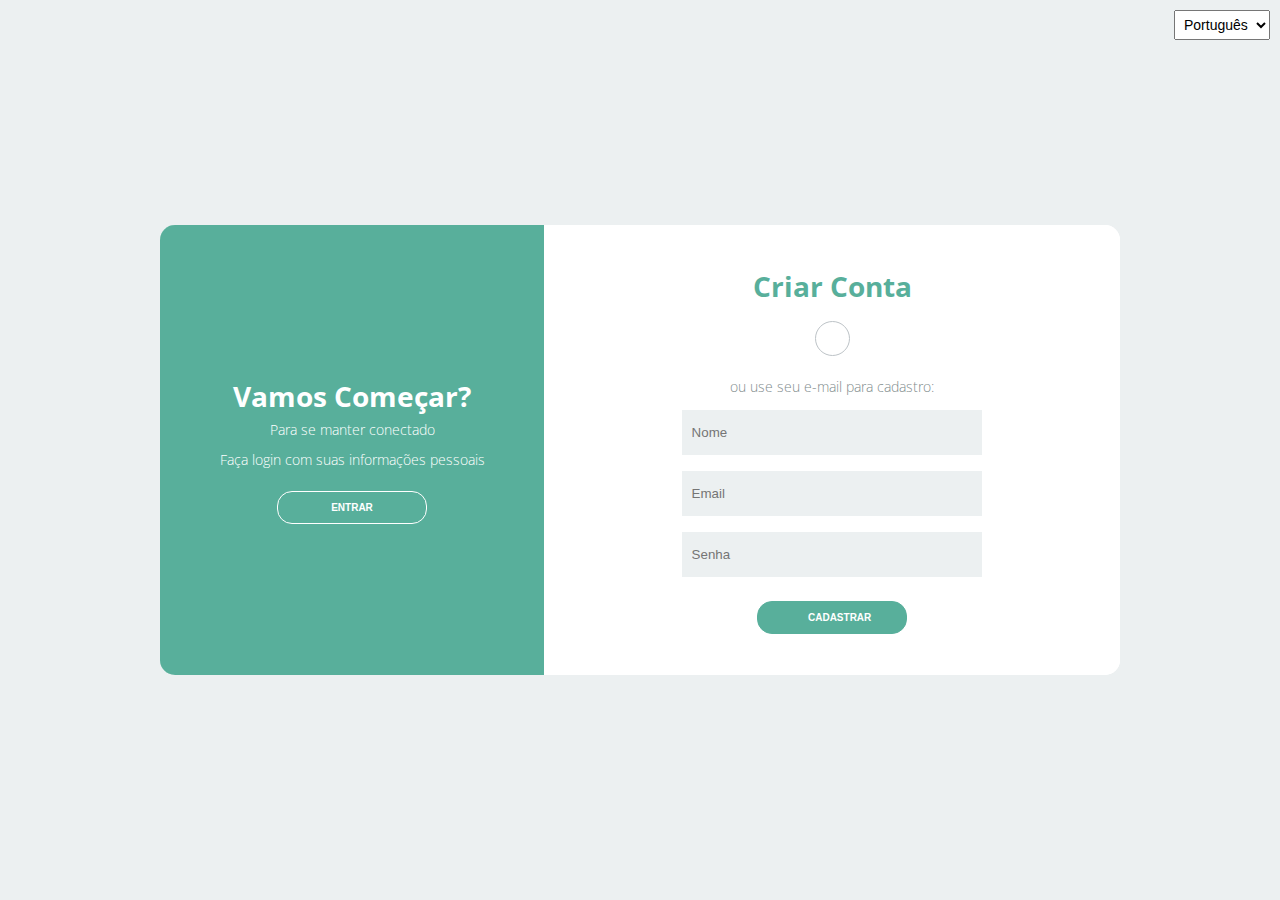
==== Site/index.html @ 6f8de63b "login" ====
<!DOCTYPE html>
<html lang="pt-br">
<head>
    <meta charset="UTF-8">
    <meta name="viewport" content="width=device-width, initial-scale=1.0">
    <meta http-equiv="X-UA-Compatible" content="ie=edge">
    <title>Login</title>
    <link rel="stylesheet" href="css/style.css">
    <link rel="stylesheet" href="https://use.fontawesome.com/releases/v5.8.2/css/all.css" 
    integrity="sha384-oS3vJWv+0UjzBfQzYUhtDYW+Pj2yciDJxpsK1OYPAYjqT085Qq/1cq5FLXAZQ7Ay" crossorigin="anonymous">
</head>
<body>
    <div class="language-selector">
        <select id="language-select">
            <option value="pt">Português</option>
            <option value="en">English</option>
            <option value="es">Español</option>
        </select>
    </div>
    <div class="container">
        <div class="content first-content">
            <div class="first-column">
                <h2 class="title title-primary">Bem-vindo de volta!</h2>
                <p class="description description-primary">Para se manter conectado</p>
                <p class="description description-primary">Faça login com suas informações pessoais</p>
                <button id="signin" class="btn btn-primary">Entrar</button>
            </div>    
            <div class="second-column">
                <h2 class="title title-second">Criar Conta</h2>
                <div class="social-media">
                    <ul class="list-social-media">
                        <li class="item-social-media">
                            <a class="link-social-media" href="#">
                                <i class="fab fa-google-plus-g"></i>
                            </a>
                        </li>                   
                    </ul>
                </div>
                <p class="description description-second">ou use seu e-mail para cadastro:</p>
                <form class="form">
                    <label class="label-input" for="name">
                        <i class="far fa-user icon-modify"></i>
                        <input id="name" type="text" placeholder="Nome">
                    </label>
                    
                    <label class="label-input" for="email-signup">
                        <i class="far fa-envelope icon-modify"></i>
                        <input id="email-signup" type="email" placeholder="Email">
                    </label>
                    
                    <label class="label-input" for="password-signup">
                        <i class="fas fa-lock icon-modify"></i>
                        <input id="password-signup" type="password" placeholder="Senha">
                    </label>
                    
                    <button class="btn btn-second">Cadastrar</button>        
                </form>
            </div>
        </div>
        <div class="content second-content">
            <div class="first-column">
                <h2 class="title title-primary">Vamos Começar?</h2>
                <p class="description description-primary">Insira seus dados e inicie sua jornada de eficiência</p>
                <p class="description description-primary">na gestão de manutenção conosco.</p>
                <button id="signup" class="btn btn-primary">Cadastrar</button>
            </div>
            <div class="second-column">
                <h2 class="title title-second">Faça login na plataforma</h2>
                <div class="social-media">
                    <ul class="list-social-media">
                        <li class="item-social-media">
                            <a class="link-social-media" href="#">
                                <i class="fab fa-google-plus-g"></i>
                            </a>
                        </li>
                    </ul>
                </div>
                <p class="description description-second">ou use sua conta de e-mail:</p>
                <form class="form">
                    <label class="label-input" for="email-login">
                        <i class="far fa-envelope icon-modify"></i>
                        <input id="email-login" type="email" placeholder="Email">
                    </label>
                
                    <label class="label-input" for="password-login">
                        <i class="fas fa-lock icon-modify"></i>
                        <input id="password-login" type="password" placeholder="Senha">
                    </label>
                
                    <a class="password" href="#">Esqueceu sua senha?</a>
                    <button class="btn btn-second">Entrar</button>
                </form>
            </div>
        </div>
    </div>
    <script src="js/app.js"></script>
</body>
</html>
---- Site/css/style.css ----
@import url('https://fonts.googleapis.com/css?family=Open+Sans:300,400,700&display=swap');
* {
    margin: 0;
    padding: 0;
    box-sizing: border-box;
}
body {
    font-family: 'Open Sans', sans-serif;
}
.container {
    display: flex;
    justify-content: center;
    align-items: center;
    height: 100vh;
    background-color: #ecf0f1;
}
.content {
    background-color: #fff;
    border-radius: 15px;
    width: 960px;
    height: 50%;
    justify-content: space-between;
    align-items: center;
    position: relative;
}
.content::before {
    content: "";
    position: absolute;
    background-color: #58af9b;
    width: 40%;
    height: 100%;
    border-top-left-radius: 15px;
    border-bottom-left-radius: 15px;


    left: 0;
}
.title {
    font-size: 28px;
    font-weight: bold;
    text-transform: capitalize;
}
.title-primary {
    color: #fff;
}
.title-second {
    color: #58af9b;
}
.description {
    font-size: 14px;
    font-weight: 300;
    line-height: 30px;
}
.description-primary {
    color: #fff;
}
.description-second {
    color: #7f8c8d;
}
.btn {
    border-radius: 15px;
    text-transform: uppercase;
    color: #fff;
    font-size: 10px;
    padding: 10px 50px;
    cursor: pointer;
    font-weight: bold;
    width: 150px;
    align-self: center;
    border: none;
    margin-top: 1rem;
}
.btn-primary {
    background-color: transparent;
    border: 1px solid #fff;
    transition: background-color .5s;
}
.btn-primary:hover {
    background-color: #fff;
    color: #58af9b;
}
.btn-second {
    background-color: #58af9b;
    border: 1px solid #58af9b;
    transition: background-color .5s;
}
.btn-second:hover {
    background-color: #fff;
    border: 1px solid #58af9b;
    color: #58af9b;
}
.first-content {
    display: flex;
}
.first-content .second-column {
    z-index: 11;
}
.first-column {
    text-align: center;
    width: 40%;
    z-index: 10;
}
.second-column {
    width: 60%;
    display: flex;
    flex-direction: column;
    align-items: center;
}
.social-media {
    margin: 1rem 0;
}
.link-social-media:not(:first-child){
    margin-left: 10px;
}
.link-social-media .item-social-media {
    transition: background-color .5s;
}
.link-social-media:hover .item-social-media{
    background-color: #58af9b;
    color: #fff;
    border-color: #58af9b;
}
.list-social-media {
    display: flex;
    list-style-type: none;
}
.item-social-media {
    border: 1px solid #bdc3c7;
    border-radius: 50%;
    width: 35px;
    height: 35px;
    line-height: 35px;
    text-align: center;
    color: #95a5a6;
}
.form {
    display: flex;
    flex-direction: column;
    width: 55%;
}
.form input {
    height: 45px;
    width: 100%;
    border: none;
    background-color: #ecf0f1;
}
input:-webkit-autofill 
{    
    -webkit-box-shadow: 0 0 0px 1000px #ecf0f1 inset !important;
    -webkit-text-fill-color: #000 !important;
}
.label-input {
    background-color: #ecf0f1;
    display: flex;
    align-items: center;
    margin: 8px;
}
.icon-modify {
    color: #7f8c8d;
    padding: 0 5px;
}

/* second content*/

.second-content {
    position: absolute;
    display: flex;
}
.second-content .first-column {
    order: 2;
    z-index: -1;
}
.second-content .second-column {
    order: 1;
    z-index: -1;
}
.password {
    color: #34495e;
    font-size: 14px;
    margin: 15px 0;
    text-align: center;
}
.password::first-letter {
    text-transform: capitalize;
}



.sign-in-js .first-content .first-column {
    z-index: -1;
}

.sign-in-js .second-content .second-column {
    z-index: 11;
}
.sign-in-js .second-content .first-column {
    z-index: 13;
}

.sign-in-js .content::before {
    left: 60%;
    border-top-left-radius: 0;
    border-bottom-left-radius: 0;
    border-top-right-radius: 15px;
    border-bottom-right-radius: 15px;
    animation: slidein 1.3s; /*MODIFIQUEI DE 3s PARA 1.3s*/

    z-index: 12;
}

.sign-up-js .content::before {
    animation: slideout 1.3s; /*MODIFIQUEI DE 3s PARA 1.3s*/

    z-index: 12;
}

.sign-up-js .second-content .first-column,
.sign-up-js .second-content .second-column {
    z-index: -1;
}

.sign-up-js .first-content .second-column {
    z-index: 11;
}

.sign-up-js .first-content .first-column {
    z-index: 13;    
}


/* DESLOCAMENTO CONTEÚDO ATRÁS DO CONTENT:BEFORE*/
.sign-in-js .first-content .second-column {

    z-index: -1;
    position: relative;
    animation: deslocamentoEsq 1.3s; /*MODIFIQUEI DE 3s PARA 1.3s*/
}

.sign-up-js .second-content .second-column {
    position: relative;
    z-index: -1;
    animation: deslocamentoDir 1.3s; /*MODIFIQUEI DE 3s PARA 1.3s*/
}
.language-selector {
    position: absolute;
    top: 10px;
    right: 10px;
}

.language-selector select {
    padding: 5px;
    font-size: 14px;
}
/*ANIMAÇÃOO CSS PARA O CONTEÚDO*/

@keyframes deslocamentoEsq {

    from {
        left: 0;
        opacity: 1;
        z-index: 12;
    }

    25% {
        left: -80px;
        opacity: .5;
        /* z-index: 12; NÃO HÁ NECESSIDADE */
    }

    50% {
        left: -100px;
        opacity: .2;
        /* z-index: 12; NÃO HÁ NECESSIDADE */
    }

    to {
        left: -110px;
        opacity: 0;
        z-index: -1;
    }
}


@keyframes deslocamentoDir {

    from {
        left: 0;
        z-index: 12;
    }

    25% {
        left: 80px;
        /* z-index: 12;  NÃO HÁ NECESSIDADE*/
    }

    50% {
        left: 100px;
        /* z-index: 12; NÃO HÁ NECESSIDADE*/
        /* background-color: yellow;  Exemplo que dei no vídeo*/
    }

    to {
        left: 110px;
        z-index: -1;
    }
}


/*ANIMAÇÃO CSS*/

@keyframes slidein {

    from {
        left: 0;
        width: 40%;
    }

    25% {
        left: 5%;
        width: 50%;
    }

    50% {
        left: 25%;
        width: 60%;
    }

    75% {
        left: 45%;
        width: 50%;
    }

    to {
        left: 60%;
        width: 40%;
    }
}

@keyframes slideout {

    from {
        left: 60%;
        width: 40%;
    }

    25% {
        left: 45%;
        width: 50%;
    }

    50% {
        left: 25%;
        width: 60%;
    }

    75% {
        left: 5%;
        width: 50%;
    }

    to {
        left: 0;
        width: 40%;
    }
}

/*VERSÃO MOBILE*/
@media screen and (max-width: 1040px) {
    .content {
        width: 100%;
        height: 100%;
    }

    .content::before {
        width: 100%;
        height: 40%;
        top: 0;
        border-radius: 0;
    }
    .first-content, .second-content {
        flex-direction: column;
        justify-content: space-around;
    }

    .first-column, .second-column {
        width: 100%;
    }
    
    .sign-in-js .content::before {
        top: 60%;
        left: 0;
        border-radius: 0;

    }

    .form {
        width: 90%;
    }
    
    /* ANIMAÇÃO MOBILE CSS*/

    @keyframes deslocamentoEsq {

        from {
            top: 0;
            opacity: 1;
            z-index: 12;
        }
    
        25% {
            top: -80px;
            opacity: .5;
            /* z-index: 12; NÃO HÁ NECESSIDADE */
        }
    
        50% {
            top: -100px;
            opacity: .2;
            /* z-index: 12; NÃO HÁ NECESSIDADE */
        }
    
        to {
            top: -110px;
            opacity: 0;
            z-index: -1;
        }
    }
    
    
    @keyframes deslocamentoDir {
    
        from {
            top: 0;
            z-index: 12;
        }
    
        25% {
            top: 80px;
            /* z-index: 12;  NÃO HÁ NECESSIDADE*/
        }
    
        50% {
            top: 100px;
            /* z-index: 12; NÃO HÁ NECESSIDADE*/
            /* background-color: yellow;  Exemplo que dei no vídeo*/
        }
    
        to {
            top: 110px;
            z-index: -1;
        }
    }
    
    
    
    @keyframes slidein {
    
        from {
            top: 0;
            height: 40%;
        }
    
        25% {
            top: 5%;
            height: 50%;
        }
    
        50% {
            top: 25%;
            height: 60%;
        }
    
        75% {
            top: 45%;
            height: 50%;
        }
    
        to {
            top: 60%;
            height: 40%;
        }
    }
    
    @keyframes slideout {
    
        from {
            top: 60%;
            height: 40%;
        }
    
        25% {
            top: 45%;
            height: 50%;
        }
    
        50% {
            top: 25%;
            height: 60%;
        }
    
        75% {
            top: 5%;
            height: 50%;
        }
    
        to {
            top: 0;
            height: 40%;
        }
    }
   
}

@media screen and (max-width: 740px) {
    .form {
        width: 50%;
    }
}

@media screen and (max-width: 425px) {
    .form {
        width: 100%;
    }
}
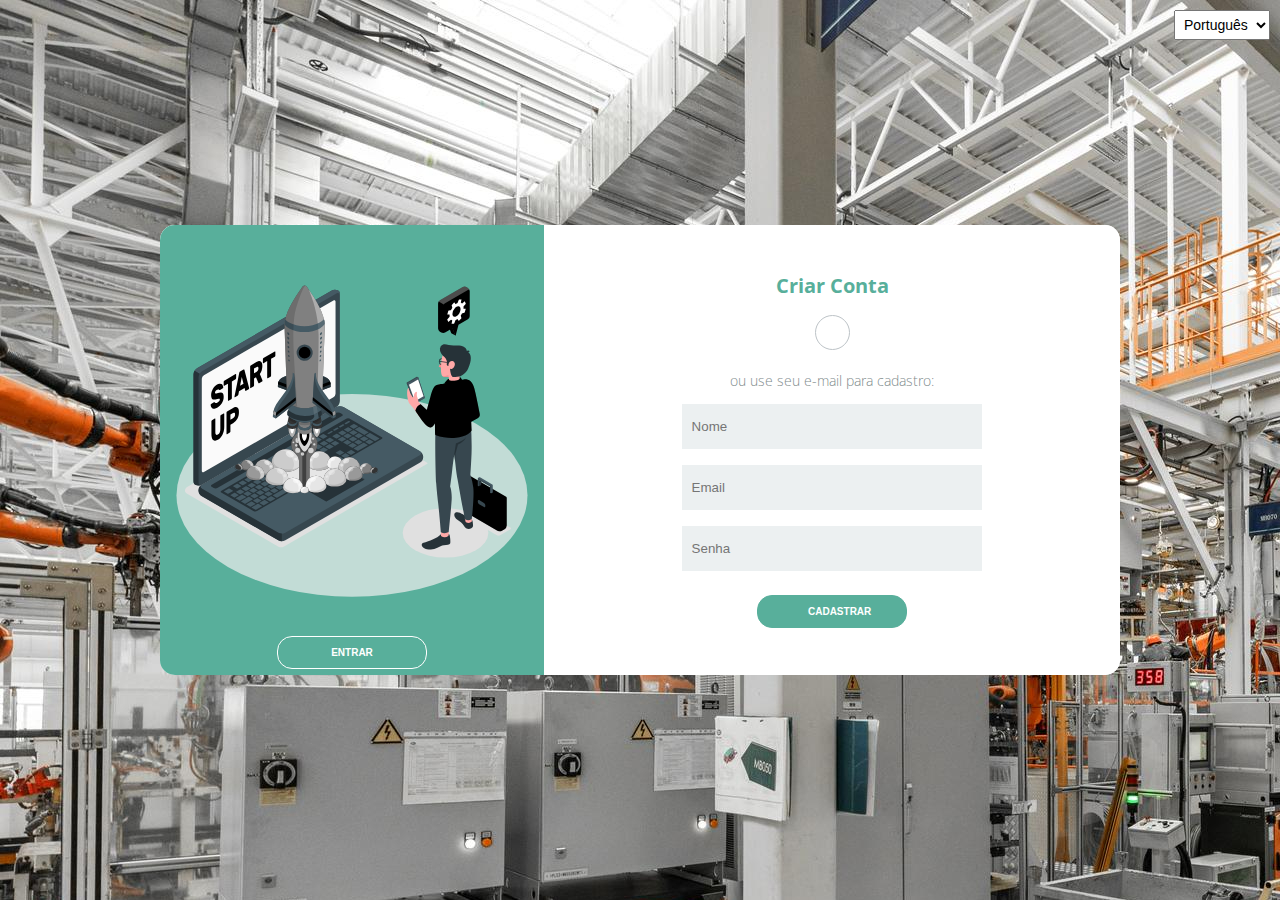
==== commit 9dd25a5d: "bacgroound" ====
--- a/Site/index.html
+++ b/Site/index.html
@@ -15,14 +15,14 @@
             <option value="pt">Português</option>
             <option value="en">English</option>
             <option value="es">Español</option>
+                 
         </select>
     </div>
     <div class="container">
         <div class="content first-content">
-            <div class="first-column">
-                <h2 class="title title-primary">Bem-vindo de volta!</h2>
-                <p class="description description-primary">Para se manter conectado</p>
-                <p class="description description-primary">Faça login com suas informações pessoais</p>
+            <div class="first-column">        
+                <img src="icon/register.svg" class ="left-login-image" alt="Animação Fabrica">
+        
                 <button id="signin" class="btn btn-primary">Entrar</button>
             </div>    
             <div class="second-column">
@@ -59,6 +59,7 @@
         </div>
         <div class="content second-content">
             <div class="first-column">
+                <img src="icon/factory.svg" alt="Animação Fabrica">
                 <h2 class="title title-primary">Vamos Começar?</h2>
                 <p class="description description-primary">Insira seus dados e inicie sua jornada de eficiência</p>
                 <p class="description description-primary">na gestão de manutenção conosco.</p>
@@ -86,9 +87,13 @@
                         <i class="fas fa-lock icon-modify"></i>
                         <input id="password-login" type="password" placeholder="Senha">
                     </label>
+                    <div class="remember-forgot"><label> <input type="checkbox"> lembrar-me </label>
+                    </div>
+                
                 
                     <a class="password" href="#">Esqueceu sua senha?</a>
                     <button class="btn btn-second">Entrar</button>
+
                 </form>
             </div>
         </div>
--- a/Site/css/style.css
+++ b/Site/css/style.css
@@ -4,8 +4,15 @@
     padding: 0;
     box-sizing: border-box;
 }
+
 body {
     font-family: 'Open Sans', sans-serif;
+    background-size: cover; /* Ajusta a imagem para cobrir todo o fundo */
+    background-position: center; /* Centraliza a imagem */
+    background-repeat: no-repeat; /* Evita que a imagem se repita */
+    height: 100vh; /* Garante que o fundo cubra toda a altura da janela */
+    margin: 0;
+    padding: 0;
 }
 .container {
     display: flex;
@@ -13,6 +20,7 @@
     align-items: center;
     height: 100vh;
     background-color: #ecf0f1;
+    background: url('img/backgroud.jpg') no-repeat;
 }
 .content {
     background-color: #fff;
@@ -36,7 +44,7 @@
     left: 0;
 }
 .title {
-    font-size: 28px;
+    font-size: 20px;
     font-weight: bold;
     text-transform: capitalize;
 }
@@ -251,6 +259,29 @@
     padding: 5px;
     font-size: 14px;
 }
+
+
+.remember-forgot input[type="checkbox"] {
+    font-size: 10px;
+    width: 13px; /* Define a largura do checkbox */
+    height: 13px; /* Define a altura do checkbox */
+    border: 2px solid #58af9b; /* Define a borda do checkbox */
+    border-radius: 3px; /* Define o arredondamento das bordas */
+    background-color: transparent; /* Define a cor de fundo do checkbox */
+    appearance: none; /* Remove o estilo padrão do checkbox */
+    cursor: pointer; /* Define o cursor como ponteiro */
+    margin-right: 5px; /* Define a margem direita do checkbox */
+}
+
+.remember-forgot input[type="checkbox"]:checked {
+    background-color: #58af9b; /* Define a cor de fundo quando marcado */
+    border: none; /* Remove a borda quando marcado */
+    
+}
+.remember-forgot label {
+    font-size: 13px; /* Diminui o tamanho do texto do label */
+}
+
 /*ANIMAÇÃOO CSS PARA O CONTEÚDO*/
 
 @keyframes deslocamentoEsq {
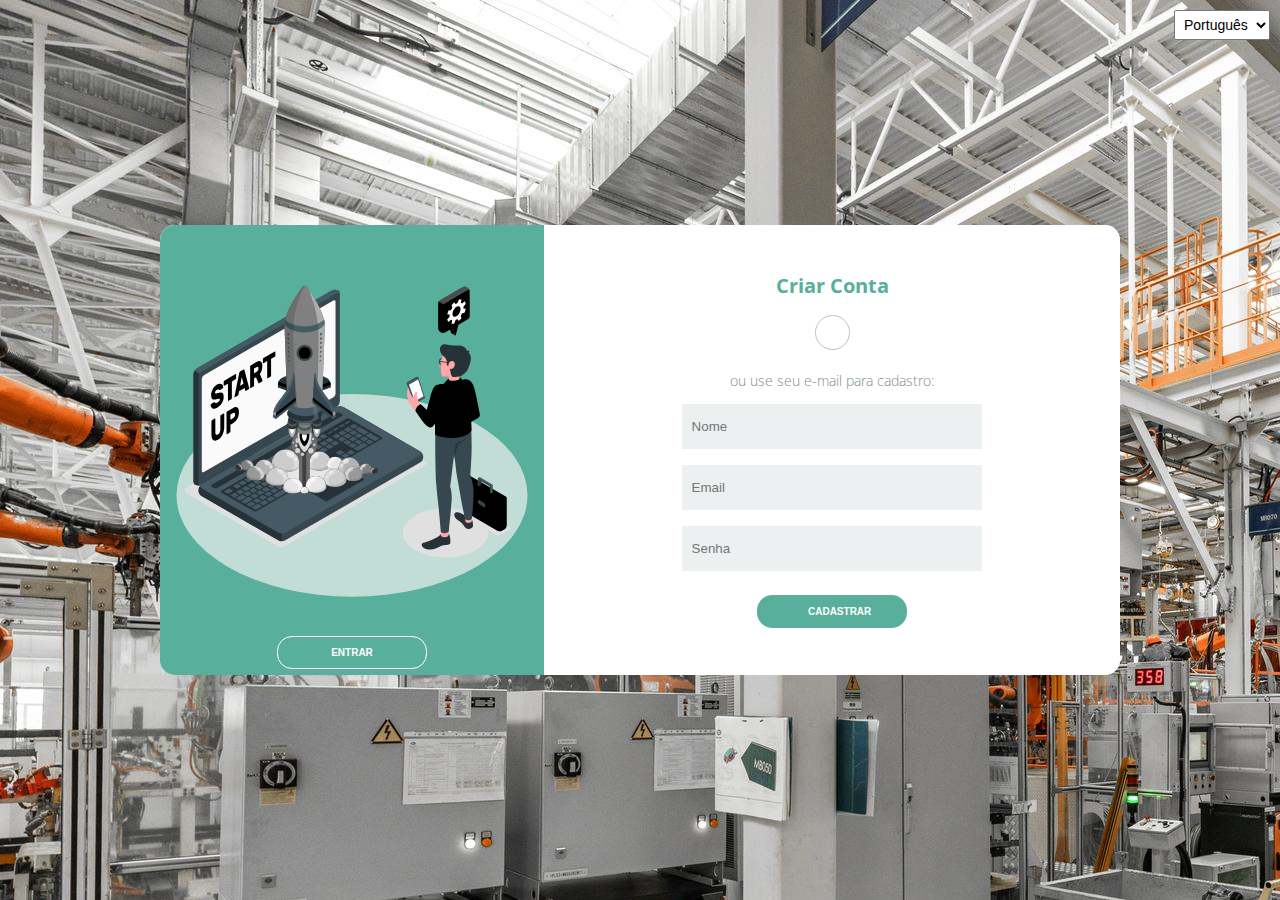
==== commit dac7ccad: "er" ====
--- a/Site/index.html
+++ b/Site/index.html
@@ -93,6 +93,8 @@
                 
                     <a class="password" href="#">Esqueceu sua senha?</a>
                     <button class="btn btn-second">Entrar</button>
+                    
+
 
                 </form>
             </div>
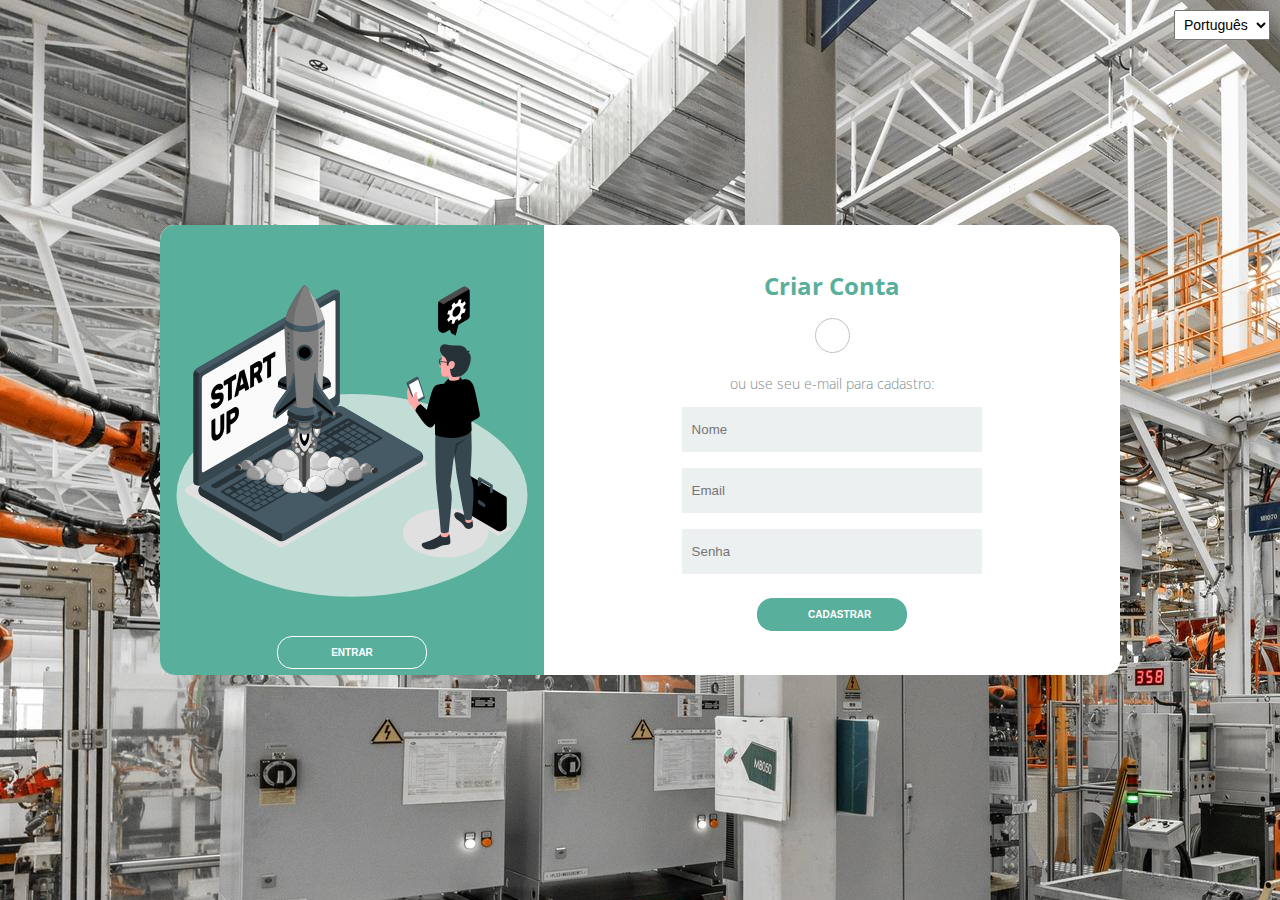
==== commit ca53d206: "oi" ====
--- a/Site/index.html
+++ b/Site/index.html
@@ -15,14 +15,12 @@
             <option value="pt">Português</option>
             <option value="en">English</option>
             <option value="es">Español</option>
-                 
         </select>
     </div>
     <div class="container">
         <div class="content first-content">
             <div class="first-column">        
                 <img src="icon/register.svg" class ="left-login-image" alt="Animação Fabrica">
-        
                 <button id="signin" class="btn btn-primary">Entrar</button>
             </div>    
             <div class="second-column">
@@ -42,18 +40,15 @@
                         <i class="far fa-user icon-modify"></i>
                         <input id="name" type="text" placeholder="Nome">
                     </label>
-                    
                     <label class="label-input" for="email-signup">
                         <i class="far fa-envelope icon-modify"></i>
                         <input id="email-signup" type="email" placeholder="Email">
                     </label>
-                    
                     <label class="label-input" for="password-signup">
                         <i class="fas fa-lock icon-modify"></i>
                         <input id="password-signup" type="password" placeholder="Senha">
                     </label>
-                    
-                    <button class="btn btn-second">Cadastrar</button>        
+                    <button type="button" class="btn btn-second" id="signupButton">Cadastrar</button>        
                 </form>
             </div>
         </div>
@@ -82,20 +77,20 @@
                         <i class="far fa-envelope icon-modify"></i>
                         <input id="email-login" type="email" placeholder="Email">
                     </label>
-                
                     <label class="label-input" for="password-login">
                         <i class="fas fa-lock icon-modify"></i>
                         <input id="password-login" type="password" placeholder="Senha">
                     </label>
-                    <div class="remember-forgot"><label> <input type="checkbox"> lembrar-me </label>
+
+                    <div class="remember-forgot">
+                        <label><input type="checkbox"> lembrar-me </label>
                     </div>
-                
-                
+                    <div class="remember-forgot1">
+                        <label><input type="checkbox">  </label>
+                    </div>
+
                     <a class="password" href="#">Esqueceu sua senha?</a>
-                    <button class="btn btn-second">Entrar</button>
-                    
-
-
+                    <button type="button" class="btn btn-second" id="signinButton">Entrar</button>
                 </form>
             </div>
         </div>
--- a/Site/css/style.css
+++ b/Site/css/style.css
@@ -3,6 +3,21 @@
     margin: 0;
     padding: 0;
     box-sizing: border-box;
+}
+.avatar{
+    width: 50px;
+    position: absolute;
+    top:5px;
+    right:100px ;
+    align-self: center;
+    filter: drop-shadow(4px 4px 4px rgba(0,0,0,0.90));
+}
+.out{
+    width: 40px;
+    position: absolute;
+    top:10px;
+    align-self: center;
+    right:30px ;
 }
 
 body {
@@ -14,6 +29,11 @@
     margin: 0;
     padding: 0;
 }
+.btn-expandir {
+    
+    width: 100%;
+    padding-left: 10px;
+}
 .container {
     display: flex;
     justify-content: center;
@@ -21,6 +41,11 @@
     height: 100vh;
     background-color: #ecf0f1;
     background: url('img/backgroud.jpg') no-repeat;
+}
+.container-top {
+    background-color: #090c0b;
+    padding: 30px;
+
 }
 .content {
     background-color: #fff;
@@ -43,11 +68,29 @@
 
     left: 0;
 }
-.title {
-    font-size: 20px;
-    font-weight: bold;
-    text-transform: capitalize;
-}
+.content-home {
+    background-color: #fff;
+    border-radius: 15px;
+    width: 1800px;
+    height: 90%;
+    justify-content: space-between;
+    align-items: center;
+    position: relative;
+}
+
+/*.content-home::before {
+    content: "";
+    position: absolute;
+    background-color: #58af9b;
+    width: 15%;
+    height: 100%;
+    border-top-left-radius: 15px;
+    border-bottom-left-radius: 15px;
+
+
+    left: 0;
+}*/
+
 .title-primary {
     color: #fff;
 }
@@ -261,7 +304,7 @@
 }
 
 
-.remember-forgot input[type="checkbox"] {
+.remember-forgot1 input[type="checkbox"] {
     font-size: 10px;
     width: 13px; /* Define a largura do checkbox */
     height: 13px; /* Define a altura do checkbox */
@@ -273,7 +316,7 @@
     margin-right: 5px; /* Define a margem direita do checkbox */
 }
 
-.remember-forgot input[type="checkbox"]:checked {
+.remember-forgot1 input[type="checkbox"]:checked {
     background-color: #58af9b; /* Define a cor de fundo quando marcado */
     border: none; /* Remove a borda quando marcado */
     
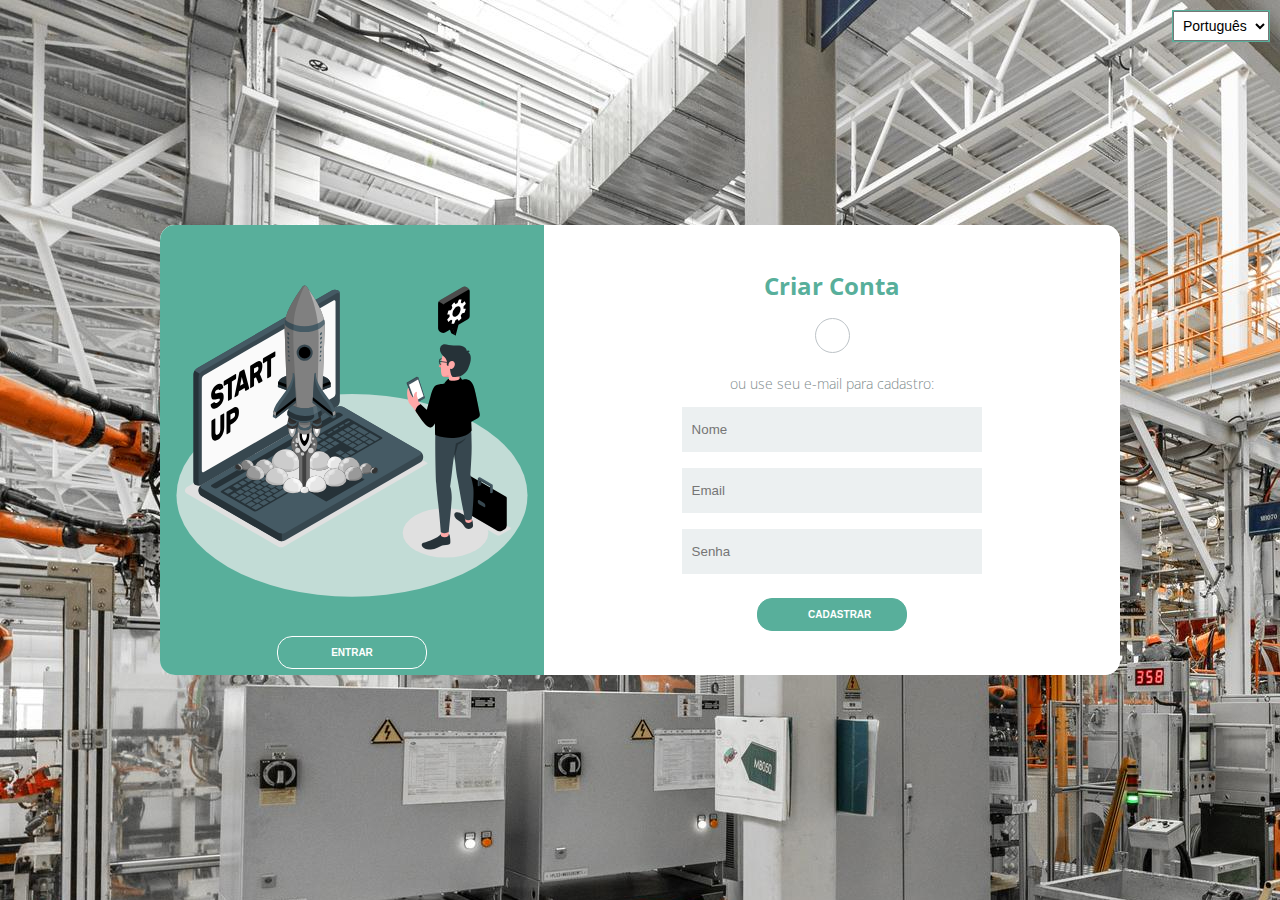
==== commit d6635836: "sac" ====
--- a/Site/index.html
+++ b/Site/index.html
@@ -86,7 +86,7 @@
                         <label><input type="checkbox"> lembrar-me </label>
                     </div>
                     <div class="remember-forgot1">
-                        <label><input type="checkbox">  </label>
+                        <label> <input type="checkbox">  </label>
                     </div>
 
                     <a class="password" href="#">Esqueceu sua senha?</a>
--- a/Site/css/style.css
+++ b/Site/css/style.css
@@ -5,13 +5,28 @@
     box-sizing: border-box;
 }
 .avatar{
+    align-self: center;
+    cursor:pointer;
     width: 50px;
     position: absolute;
     top:5px;
     right:100px ;
-    align-self: center;
     filter: drop-shadow(4px 4px 4px rgba(0,0,0,0.90));
-}
+    
+}
+.second-sac{
+    width: 50%;
+    display: flex;
+    flex-direction: column;
+    align-items: center;
+    background-color: #58af9b;
+    padding-bottom: 20px;
+}
+  .title-sac{
+    color: white;
+    padding-top: 20px;
+  }  
+
 .out{
     width: 40px;
     position: absolute;
@@ -68,15 +83,7 @@
 
     left: 0;
 }
-.content-home {
-    background-color: #fff;
-    border-radius: 15px;
-    width: 1800px;
-    height: 90%;
-    justify-content: space-between;
-    align-items: center;
-    position: relative;
-}
+
 
 /*.content-home::before {
     content: "";
@@ -130,7 +137,8 @@
     background-color: #fff;
     color: #58af9b;
 }
-.btn-second {
+
+.btn-second, .language-selector {
     background-color: #58af9b;
     border: 1px solid #58af9b;
     transition: background-color .5s;
@@ -140,6 +148,61 @@
     border: 1px solid #58af9b;
     color: #58af9b;
 }
+.btn-expandir{
+    width: 100%;
+    padding-left: 10px;
+
+}
+.btn-expandir > i{
+    color: #fff;
+    font-size: 30px;
+    cursor:pointer;
+   
+}
+
+.container-home{
+    overflow: hidden;
+    width: 70px;
+    height: 100%;
+    background-color: #202020;
+    padding: 40px 0 40px 1%;
+    box-shadow: 3px 0 0 #58af9b;
+    position: fixed;
+    top: 0;
+    left: 0;
+    transition: .2s;
+}
+.container-home:hover{
+    width: 250px;
+}
+
+/* Adicione essas regras CSS ao seu arquivo style.css */
+.drop {
+    display: none;
+    position: absolute;
+    background-color: #202020;
+    box-shadow: 0 8px 16px rgba(0,0,0,0.2);
+    z-index: 1;
+    right: 100px; /* Alinhamento à direita */
+    top: 60px; /* Ajuste de acordo com a altura da imagem do avatar */
+}
+
+.drop a {
+    color: white;
+    padding: 12px 16px;
+    text-decoration: none;
+    display: block;
+}
+
+.drop a:hover {
+    background-color: #58af9b;
+}
+
+/* Mostrar o menu dropdown quando a classe 'show' estiver presente */
+.show {
+    display: block;
+}
+
 .first-content {
     display: flex;
 }
@@ -324,7 +387,43 @@
 .remember-forgot label {
     font-size: 13px; /* Diminui o tamanho do texto do label */
 }
-
+ul{
+    height: 100%;
+    list-style-type: none;
+}
+ul li.item-menu:hover {
+    background: #58af9b;
+    
+}
+ul li.item-menu{
+    color: #fff;
+    text-decoration: none;
+    font-size: 20px;
+    padding: 20px 4%;
+    display: flex;
+    margin-bottom: 20px; 
+    line-height: 40px;
+}
+ul li.item-menu{
+    transition: .5s;
+}
+ul li.item-menu a{
+    text-decoration: none;
+    display: flex;
+    margin-bottom: 20px;
+    line-height: 40px;
+}
+
+ul li.item-menu a .txt-link{
+margin-left: 40px;
+color: #fff;
+
+}
+ul li.item-menu a .icon > i{
+    font-size: 30px;
+    color: #fff;
+    
+}
 /*ANIMAÇÃOO CSS PARA O CONTEÚDO*/
 
 @keyframes deslocamentoEsq {
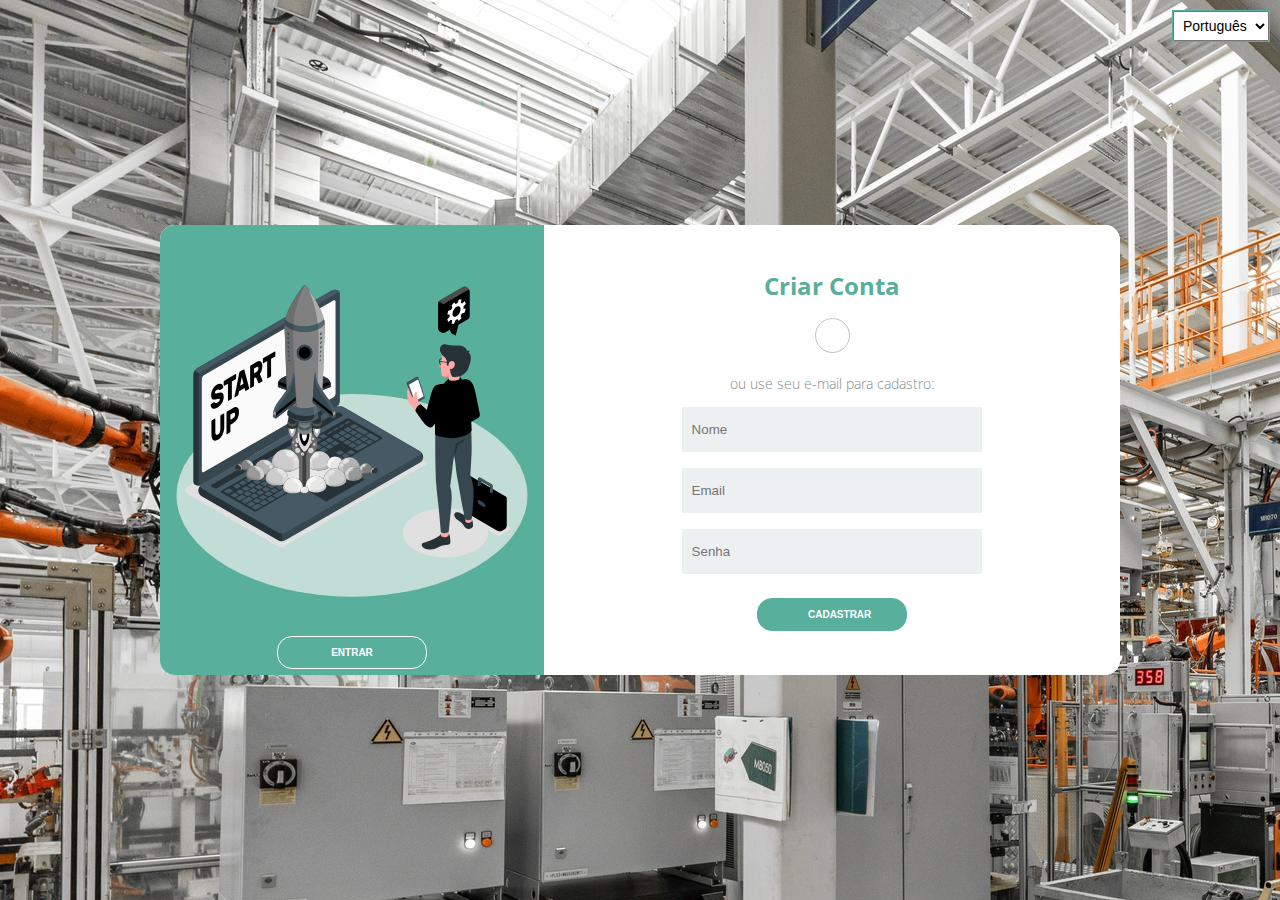
==== commit 4f6abaf6: "cadastro" ====
--- a/Site/index.html
+++ b/Site/index.html
@@ -48,7 +48,8 @@
                         <i class="fas fa-lock icon-modify"></i>
                         <input id="password-signup" type="password" placeholder="Senha">
                     </label>
-                    <button type="button" class="btn btn-second" id="signupButton">Cadastrar</button>        
+                    <button type="button" class="btn btn-second" id="signupButton">Cadastrar</button>     
+                       
                 </form>
             </div>
         </div>
--- a/Site/css/style.css
+++ b/Site/css/style.css
@@ -14,6 +14,17 @@
     filter: drop-shadow(4px 4px 4px rgba(0,0,0,0.90));
     
 }
+.avatar-sac{
+    border: 1px solid #bdc3c7;
+    border-radius: 50%;
+    width: 50px;
+    height: 50px;
+    line-height: 35px;
+    text-align: center;
+    
+}
+  
+
 .second-sac{
     width: 50%;
     display: flex;
@@ -21,6 +32,8 @@
     align-items: center;
     background-color: #58af9b;
     padding-bottom: 20px;
+    border-radius: 10px;
+    box-shadow: inset 0 0 2px;
 }
   .title-sac{
     color: white;
@@ -138,12 +151,22 @@
     color: #58af9b;
 }
 
-.btn-second, .language-selector {
+.btn-second, .language-selector  {
     background-color: #58af9b;
     border: 1px solid #58af9b;
     transition: background-color .5s;
 }
+.btn-second-cadastro{
+    color: #090c0b;
+    box-shadow: 0 0 3px;
+}
 .btn-second:hover {
+    background-color: #fff;
+    border: 1px solid #58af9b;
+    color: #58af9b;
+}
+
+.btn-second-cadastro:hover {
     background-color: #fff;
     border: 1px solid #58af9b;
     color: #58af9b;
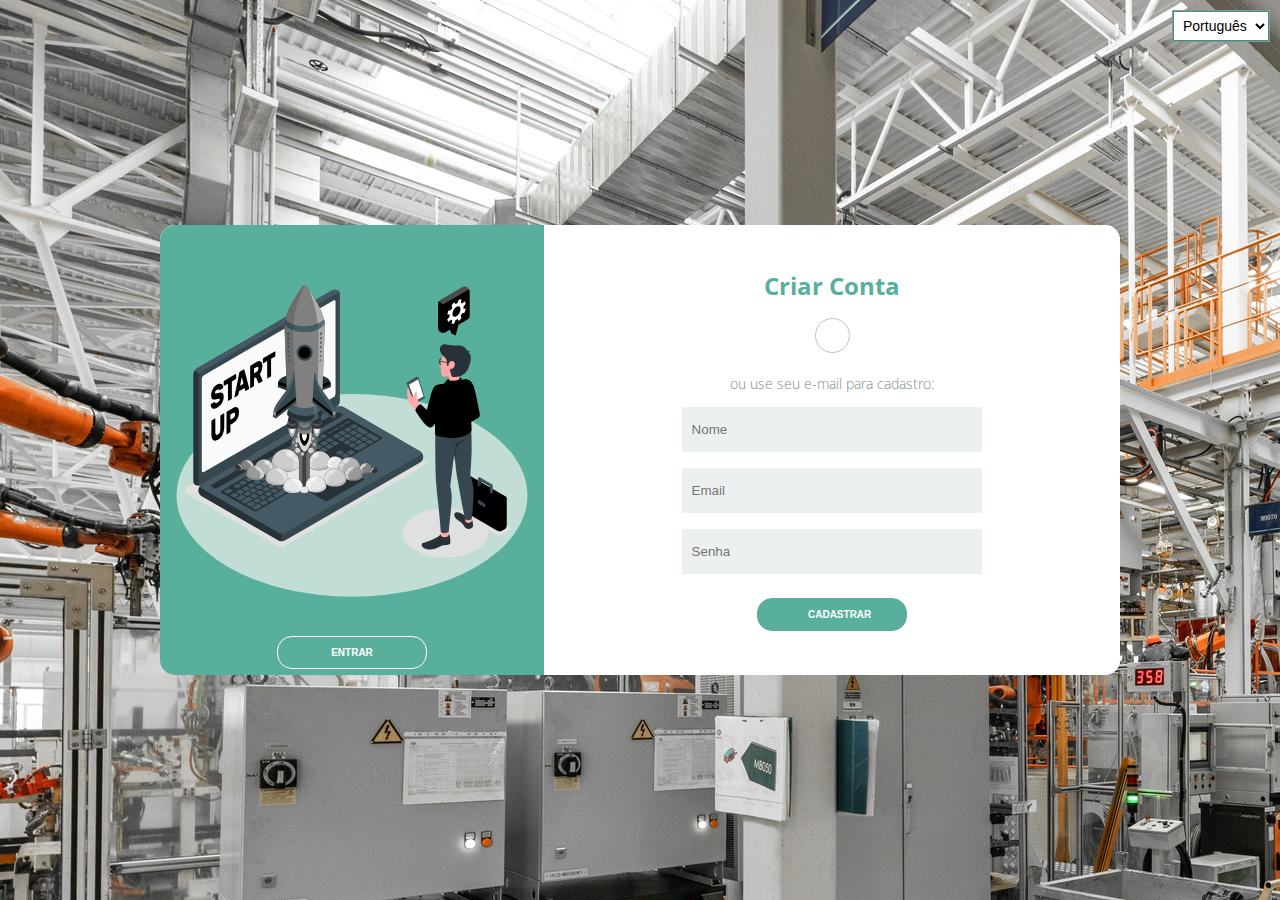
==== commit c2484b61: "oi" ====
--- a/Site/index.html
+++ b/Site/index.html
@@ -35,20 +35,20 @@
                     </ul>
                 </div>
                 <p class="description description-second">ou use seu e-mail para cadastro:</p>
-                <form class="form">
+                <form class="form" action="dados_cadastros.php" method="post">
                     <label class="label-input" for="name">
                         <i class="far fa-user icon-modify"></i>
                         <input id="name" type="text" placeholder="Nome">
                     </label>
                     <label class="label-input" for="email-signup">
                         <i class="far fa-envelope icon-modify"></i>
-                        <input id="email-signup" type="email" placeholder="Email">
+                        <input id="email-signup" type="email" name="email" placeholder="Email">
                     </label>
                     <label class="label-input" for="password-signup">
                         <i class="fas fa-lock icon-modify"></i>
-                        <input id="password-signup" type="password" placeholder="Senha">
+                        <input id="password-signup" type="password" name="senha" placeholder="Senha">
                     </label>
-                    <button type="button" class="btn btn-second" id="signupButton">Cadastrar</button>     
+                    <button type="submit" class="btn btn-second" id="signupButton">Cadastrar</button>     
                        
                 </form>
             </div>
--- a/Site/css/style.css
+++ b/Site/css/style.css
@@ -74,6 +74,13 @@
     background-color: #090c0b;
     padding: 30px;
 
+}
+.container-back{
+ 
+    justify-content: center;
+    align-items: center;
+    height: 100vh;
+    background: url('img/backgroud.jpg') no-repeat;
 }
 .content {
     background-color: #fff;
@@ -588,6 +595,7 @@
         border-radius: 0;
 
     }
+    
 
     .form {
         width: 90%;
